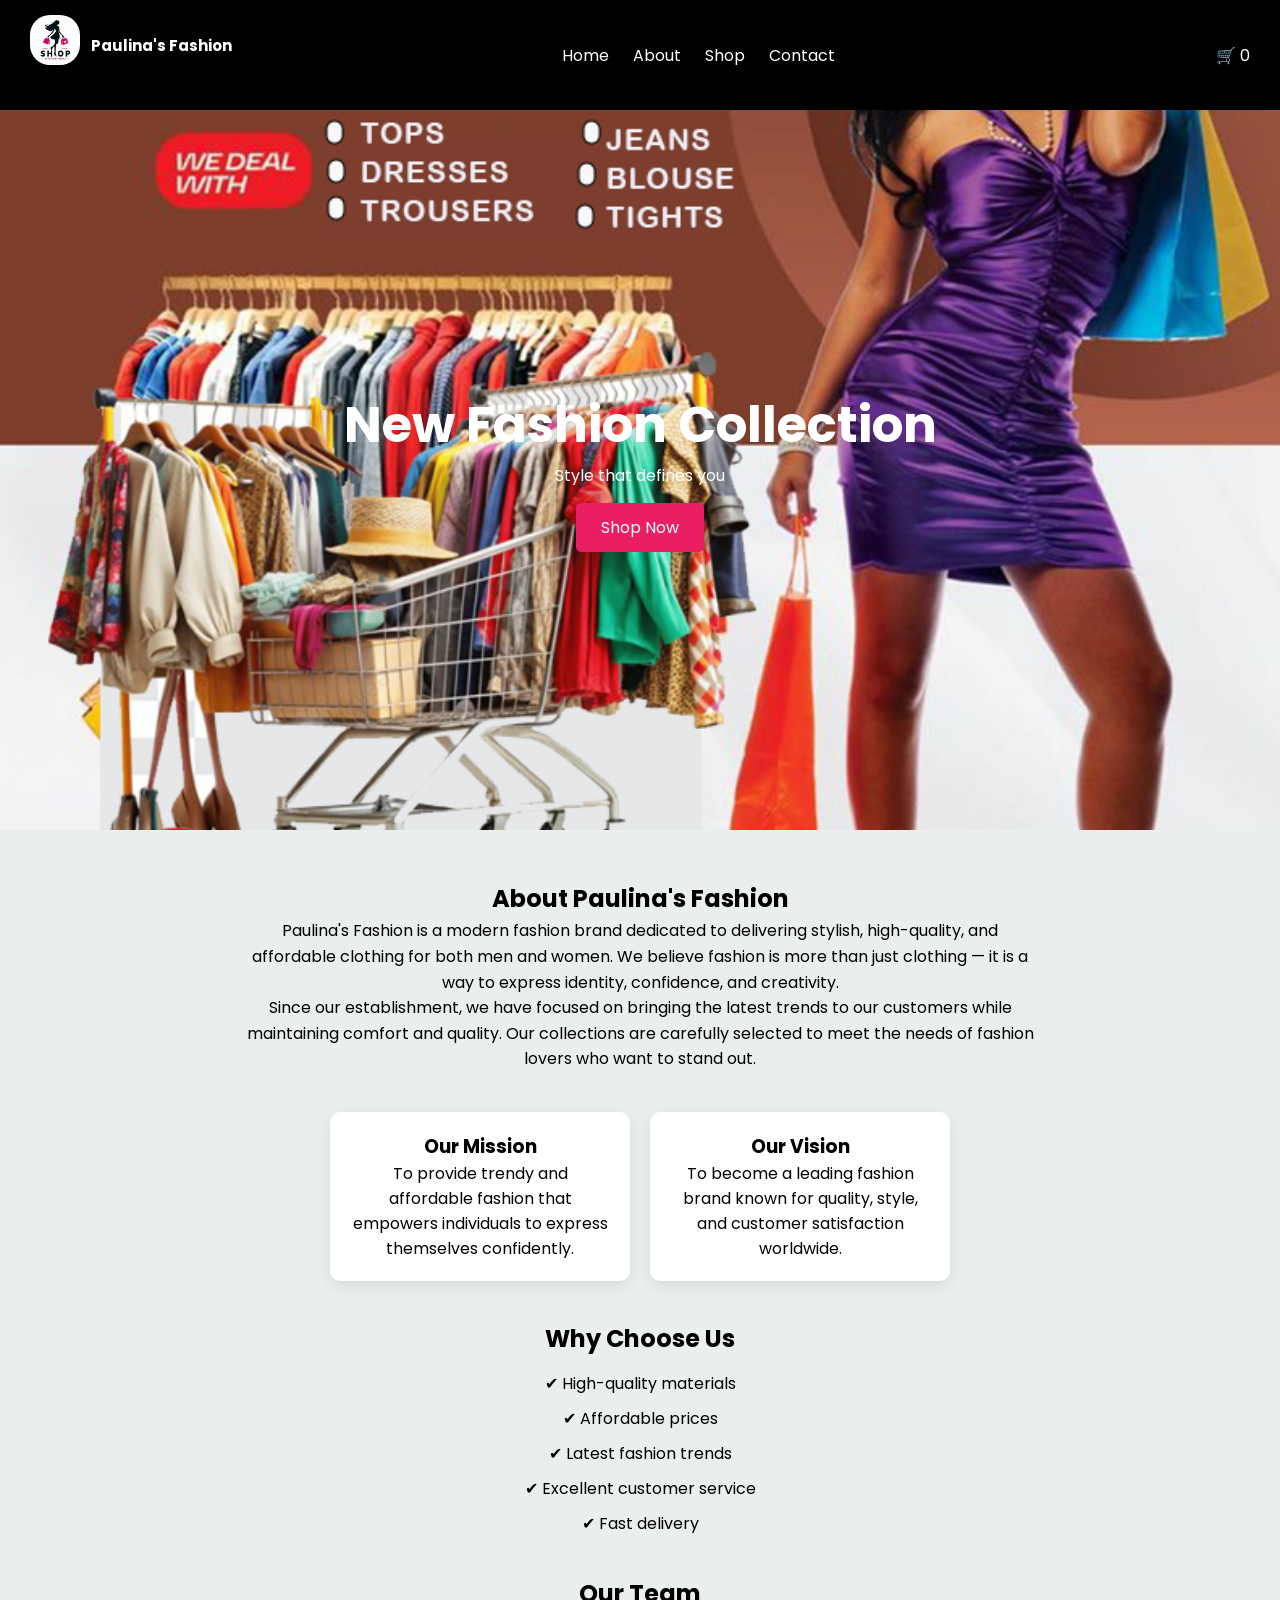
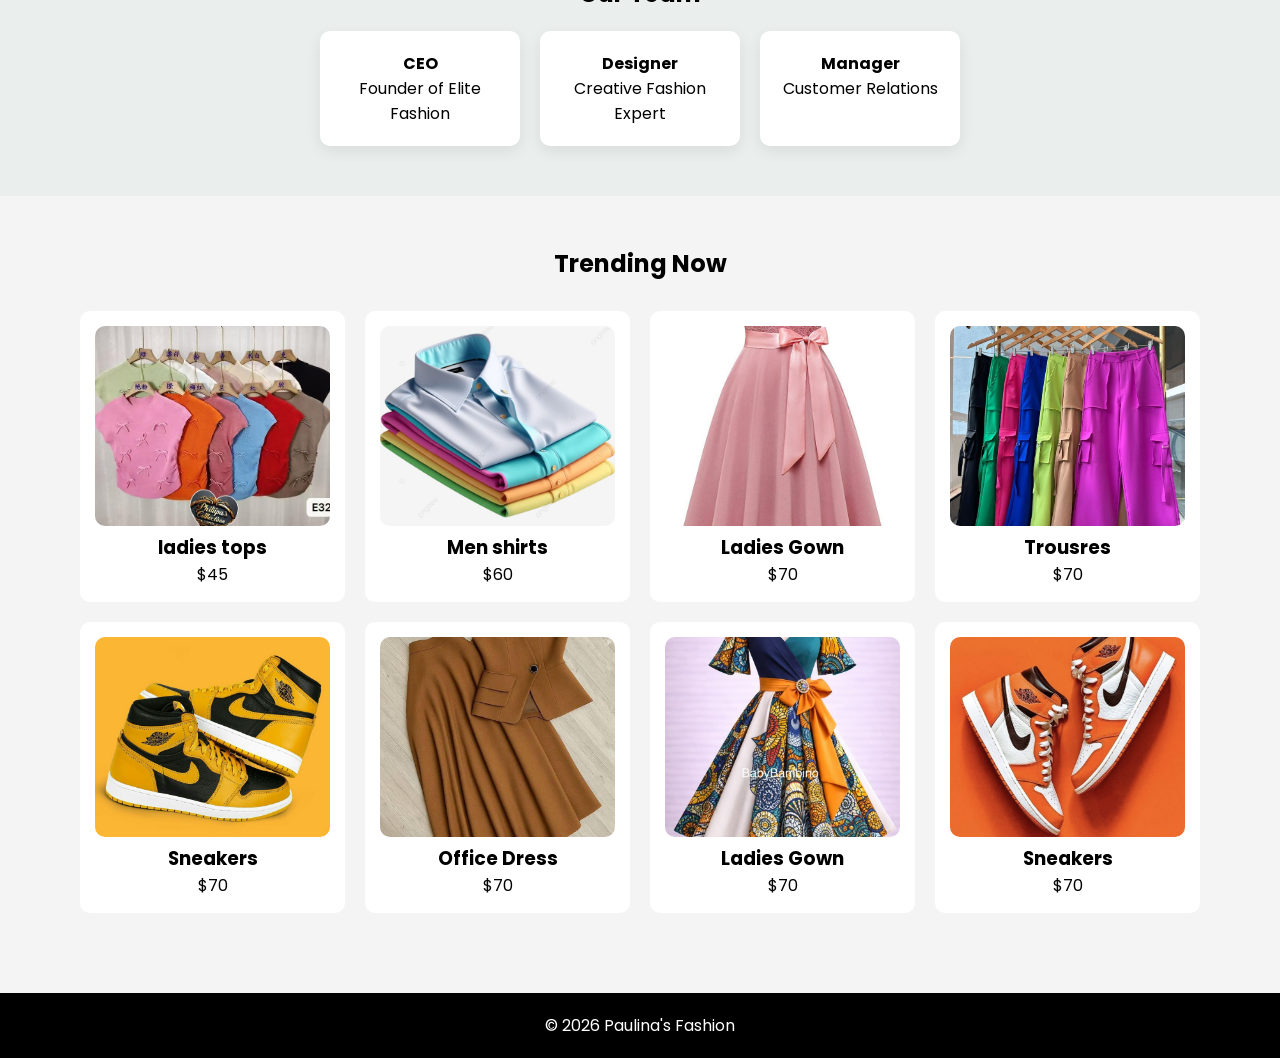
==== index.html @ dfb758d5 "initial commit" ====
<!DOCTYPE html>
<html lang="en">
<head>
<meta charset="UTF-8">
<meta name="viewport" content="width=device-width, initial-scale=1.0">

<title>Pulina'sFashion</title>

<link rel="stylesheet" href="index.css">
<script src="index.js"></script>

<link href="https://fonts.googleapis.com/css2?family=Poppins:wght@300;400;600&display=swap" rel="stylesheet">
</head>

<body>

<header>
<div class="logo"> <img src="images/46f1ed0da1faed43a5b19c7b7473af98.jpg" alt=""><p>Paulina's Fashion</p></div>

<nav id="nav">
<a href="index.html">Home</a>
<a href="#page">About</a>
<a href="index2.html">Shop</a>
<a href="index4.html">Contact</a>
</nav>

<div class="cart-icon" onclick="toggleCart()">🛒 <span id="cart-count">0</span></div>
</header>

<section class="hero">
<h1>New Fashion Collection</h1>
<p>Style that defines you</p>
<a href="index2.html" class="btn">Shop Now</a>
</section>


<section class="page" id="page">


<div class="about-content">

<h1>About Paulina's Fashion</h1>

<p>
Paulina's Fashion is a modern fashion brand dedicated to delivering stylish,
high-quality, and affordable clothing for both men and women. We believe
fashion is more than just clothing — it is a way to express identity,
confidence, and creativity.
</p>

<p>
Since our establishment, we have focused on bringing the latest trends
to our customers while maintaining comfort and quality. Our collections
are carefully selected to meet the needs of fashion lovers who want to
stand out.
</p>

</div>

<div class="about-boxes">

<div class="box">
<h3>Our Mission</h3>
<p>
To provide trendy and affordable fashion that empowers individuals
to express themselves confidently.
</p>
</div>

<div class="box">
<h3>Our Vision</h3>
<p>
To become a leading fashion brand known for quality, style,
and customer satisfaction worldwide.
</p>
</div>

</div>

<div class="why-us">

<h2>Why Choose Us</h2>

<ul>
<li>✔ High-quality materials</li>
<li>✔ Affordable prices</li>
<li>✔ Latest fashion trends</li>
<li>✔ Excellent customer service</li>
<li>✔ Fast delivery</li>
</ul>

</div>


<div class="team">

<h2>Our Team</h2>

<div class="team-grid">

<div class="member">
<h4>CEO</h4>
<p>Founder of Elite Fashion</p>
</div>

<div class="member">
<h4>Designer</h4>
<p>Creative Fashion Expert</p>
</div>

<div class="member">
<h4>Manager</h4>
<p>Customer Relations</p>
</div>

</div>

</div>
</section>

<section class="featured">
<h2>Trending Now</h2>

<div class="grid">

<div class="card">
<img src="images/ladies we.jpg">
<h3>ladies tops</h3>
<p>$45</p>
</div>

<div class="card">
<img src="images/men shirt.jpg">
<h3>Men shirts</h3>
<p>$60</p>
</div>

<div class="card">
<img src="images/pink dress.jpg" >
<h3>Ladies Gown</h3>
<p>$70</p>
</div>

<div class="card">
<img src="images/trousres.jpg">
<h3>Trousres</h3>
<p>$70</p>
</div>

<div class="card">
<img src="images/654f9db118bbdaa562b5829625c13094.jpg">
<h3>Sneakers</h3>
<p>$70</p>
</div>


<div class="card">
<img src="images/women brown dress.jpg">
<h3>Office Dress</h3>
<p>$70</p>
</div>


<div class="card">
<img src="images/dress.jpg">
<h3>Ladies Gown</h3>
<p>$70</p>
</div>


<div class="card">
<img src="images/a0f2948a44b6daf14634c3c40e40c232.jpg">
<h3>Sneakers</h3>
<p>$70</p>
</div>

</div>
</section>

<footer>
<p>© 2026 Paulina's Fashion</p>
</footer>

<script src="js/script.js"></script>

</body>
</html>
---- index.css ----
*{
margin:0;
padding:0;
box-sizing:border-box;
}

body{
font-family:'Poppins', sans-serif;
}


header{
display:flex;
justify-content:space-between;
align-items:center;
padding:15px 30px;
background:black;
color:white;
}

nav a{
color:white;
margin:0 10px;
text-decoration:none;
}

.cart-icon{
cursor:pointer;
}


.logo img{
    width: 50px;
 position: relative;

    border-radius: 20px;
}

.logo p{
    margin-left: 10px;
    font-size: 15px;
    font-weight: bold;
    position: relative;
    top: -3vw;
    left: 4vw;
} 


.page{
    padding:50px;
   text-align:center;
   background-color: rgb(234, 238, 237);
}


.about-content{
max-width: 800px;
margin: auto;
text-align: center;
line-height: 1.6;
}


.about-boxes{
display: flex;
gap: 20px;
justify-content: center;
margin-top: 40px;
flex-wrap: wrap;
}

.box{
background: #fff;
padding: 20px;
border-radius: 10px;
box-shadow: 0 5px 15px rgba(0,0,0,0.08);
max-width: 300px;
transition: 0.3s;
}

.box:hover{
transform: translateY(-5px);
}


.why-us{
margin-top: 40px;
text-align: center;
}

.why-us ul{
list-style: none;
margin-top: 15px;
}

.why-us li{
margin: 10px 0;
}


.team{
margin-top: 40px;
text-align: center;
}

.team-grid{
display: flex;
gap: 20px;
justify-content: center;
flex-wrap: wrap;
margin-top: 20px;
}

.member{
background: #fff;
padding: 20px;
border-radius: 10px;
box-shadow: 0 5px 15px rgba(0,0,0,0.08);
width: 200px;
}

.hero{
height:80vh;
background:url(images/POSHVEE.png) center/cover;
color:white;
display:flex;
flex-direction:column;
justify-content:center;
align-items:center;
text-align:center;
animation:fadeIn 2s ease;
}

.hero h1{
font-size:50px;
}

.btn{
background:#e91e63;
padding:12px 25px;
color:white;
text-decoration:none;
margin-top:15px;
border-radius:5px;
}


.grid{
display:grid;
grid-template-columns: repeat(4, 1fr);
gap:20px;
padding:30px;
}

.card{
background:white;
padding:15px;
border-radius:10px;
text-align:center;
transition:0.3s;
}

.card img{
width:100%;
height:200px;
object-fit:cover;
border-radius:10px;
}

.card:hover{
transform:scale(1.05);
}


.featured{ 
    background:#f4f4f4;
   padding:50px;   
   text-align:center;
}


button{
background:#e91e63;
color:white;
border:none;
padding:10px;
margin-top:10px;
cursor:pointer;
}


.cart{
position:fixed;
right:-300px;
top:0;
width:300px;
height:100%;
background:white;
padding:20px;
box-shadow:-2px 0 5px rgba(0,0,0,0.3);
transition:0.3s;
}

.cart.active{
right:0;
}

footer{
background:black;
color:white;
text-align:center;
padding:20px;
}
 

@keyframes fadeIn{
from{opacity:0;}
to{opacity:1;}
}

@media(max-width:768px){
.hero h1{
font-size:30px;
}
}
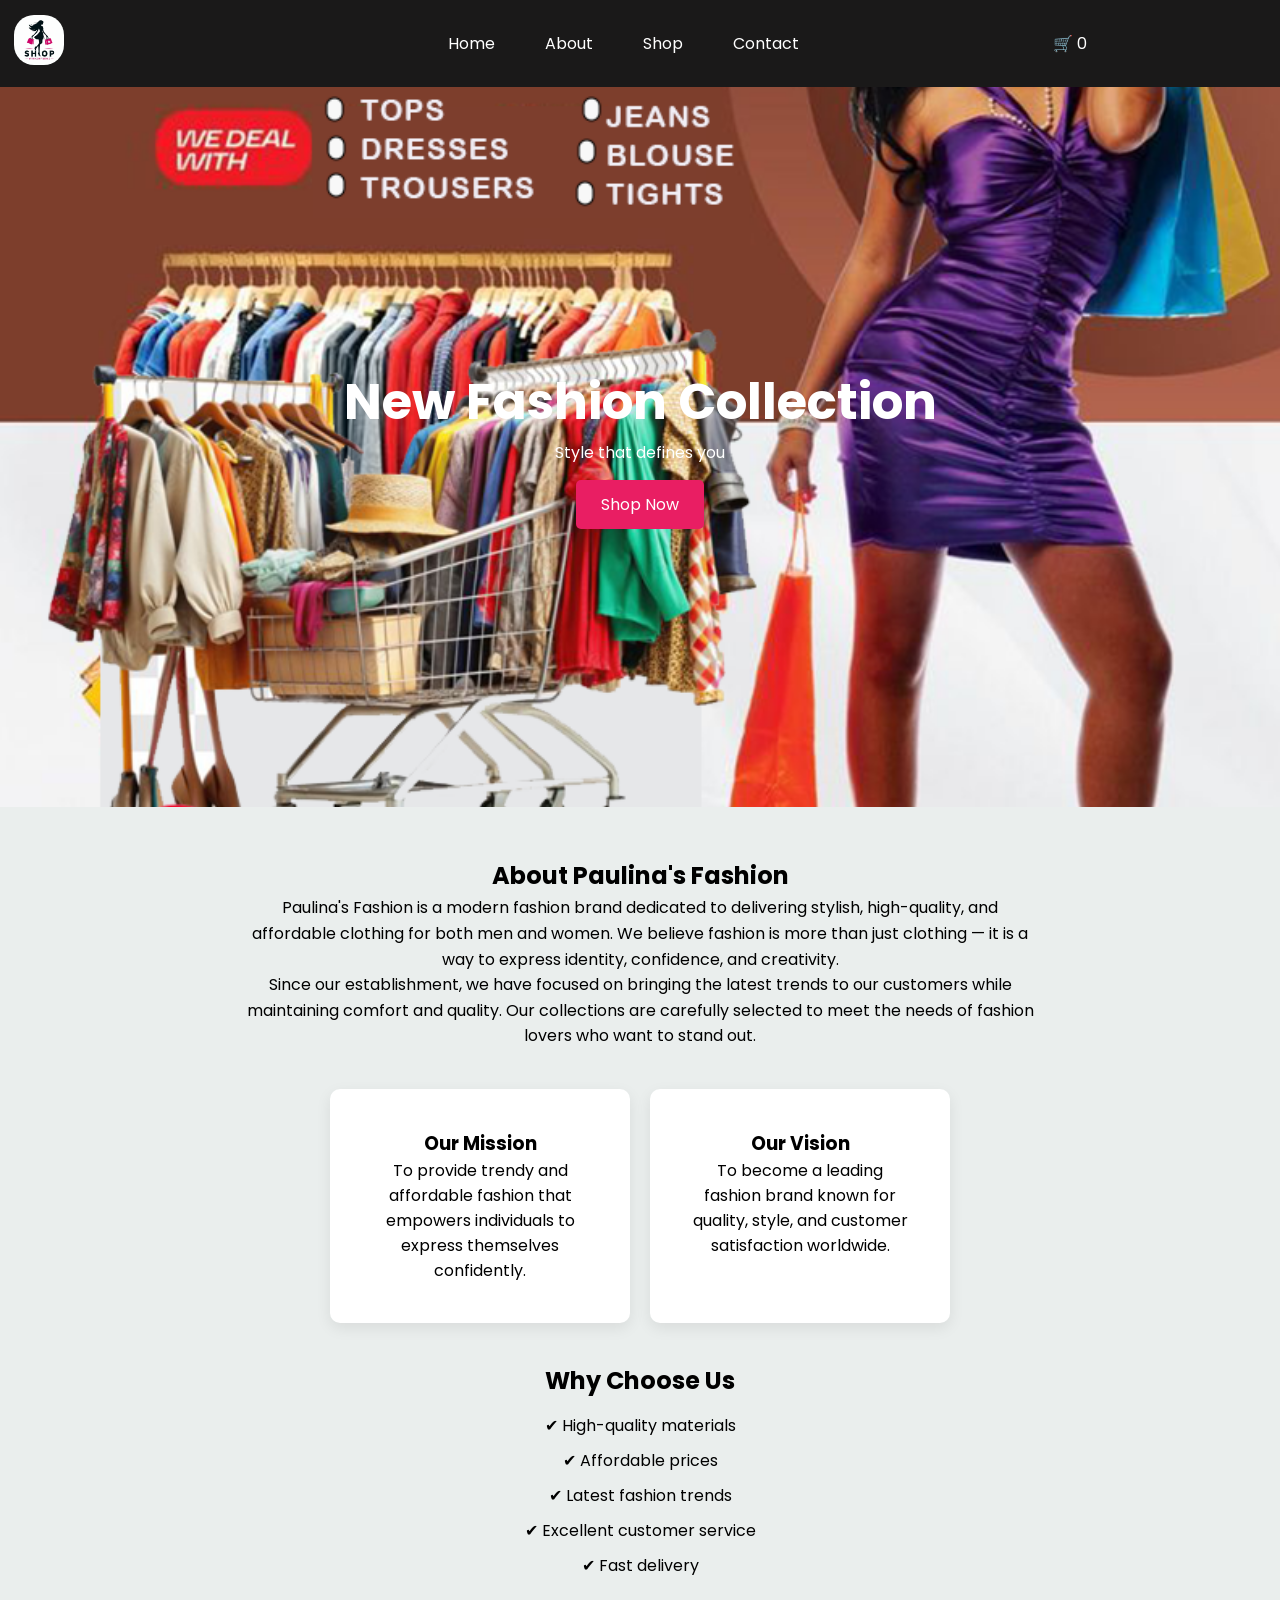
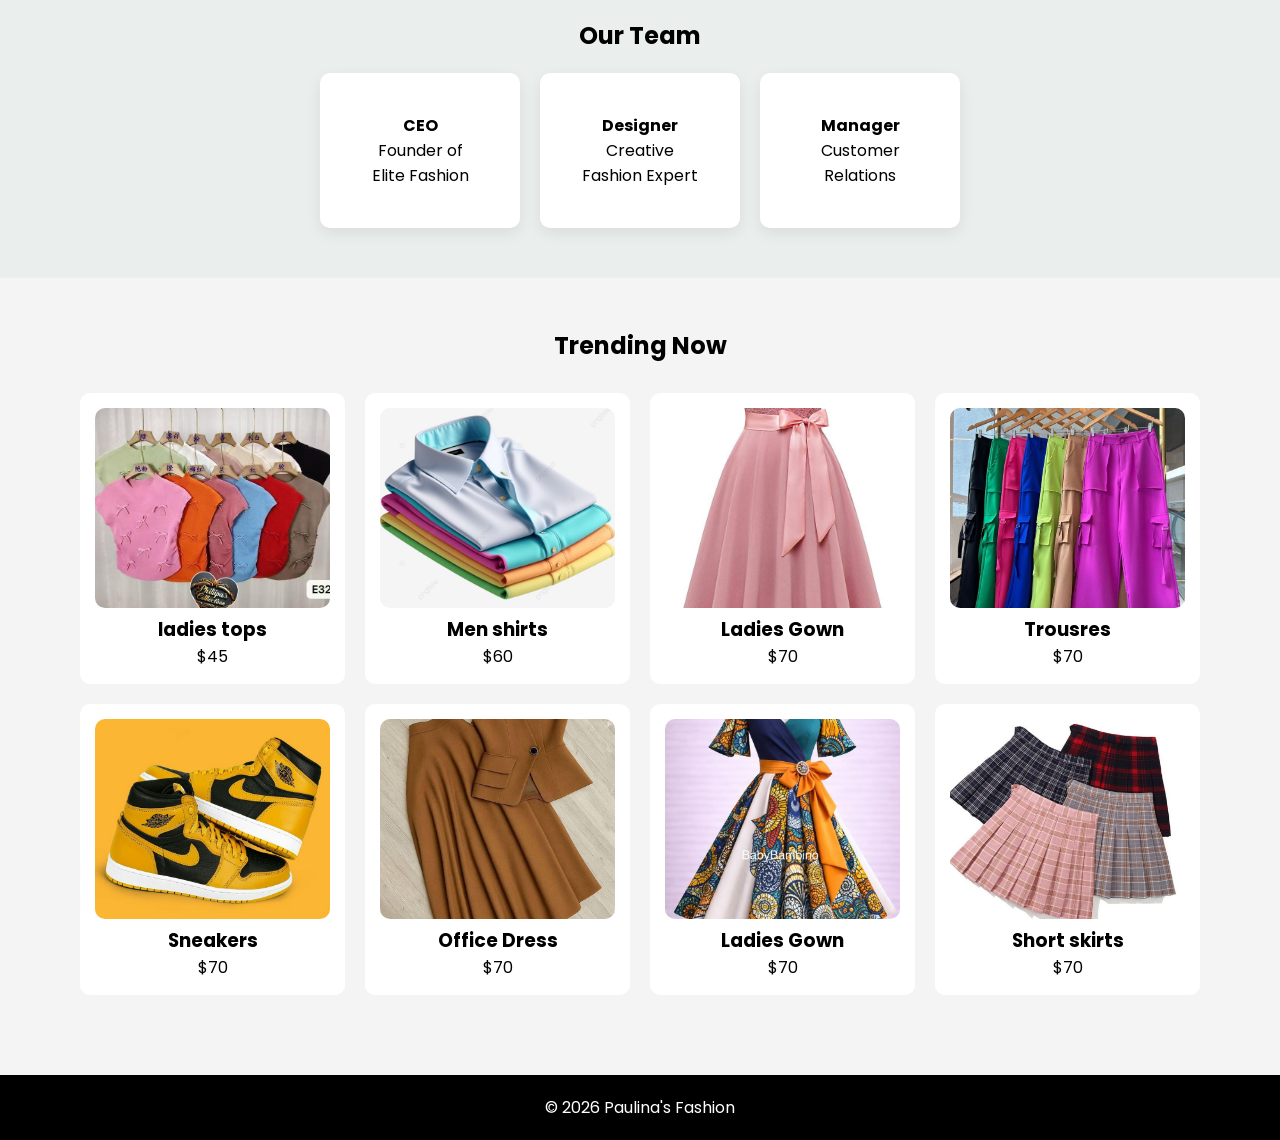
==== commit 8670fc5d: "updated" ====
--- a/index.html
+++ b/index.html
@@ -7,24 +7,42 @@
 <title>Pulina'sFashion</title>
 
 <link rel="stylesheet" href="index.css">
-<script src="index.js"></script>
+<script src="index2.js"></script>
 
 <link href="https://fonts.googleapis.com/css2?family=Poppins:wght@300;400;600&display=swap" rel="stylesheet">
 </head>
 
 <body>
 
-<header>
-<div class="logo"> <img src="images/46f1ed0da1faed43a5b19c7b7473af98.jpg" alt=""><p>Paulina's Fashion</p></div>
-
-<nav id="nav">
-<a href="index.html">Home</a>
-<a href="#page">About</a>
-<a href="index2.html">Shop</a>
-<a href="index4.html">Contact</a>
-</nav>
-
-<div class="cart-icon" onclick="toggleCart()">🛒 <span id="cart-count">0</span></div>
+ 
+
+
+ <header>
+         <nav class="navbar">
+  <div class="logo"><img src="images/46f1ed0da1faed43a5b19c7b7473af98.jpg" alt=""></div>
+
+ 
+  <input type="checkbox" id="menu-toggle">
+
+
+  <label for="menu-toggle" class="hamburger">
+    ☰
+  </label>
+
+
+  <label for="menu-toggle" class="close">
+    ✕
+  </label>
+
+
+  <ul class="nav-links">
+    <li><a href="index.html">Home</a></li>
+    <li><a href="#page">About</a></li>
+    <li><a href="index2.html">Shop</a></li>
+    <li><a href="index4.html">Contact</a></li>
+ <div class="cart-icon" onclick="toggleCart()">🛒 <span id="cart-count">0</span></div>
+</nav>  
+  
 </header>
 
 <section class="hero">
@@ -169,8 +187,8 @@
 
 
 <div class="card">
-<img src="images/a0f2948a44b6daf14634c3c40e40c232.jpg">
-<h3>Sneakers</h3>
+<img src="images/short.jpg">
+<h3>Short skirts</h3>
 <p>$70</p>
 </div>
 
@@ -181,7 +199,7 @@
 <p>© 2026 Paulina's Fashion</p>
 </footer>
 
-<script src="js/script.js"></script>
+
 
 </body>
 </html>
--- a/index.css
+++ b/index.css
@@ -8,24 +8,73 @@
 font-family:'Poppins', sans-serif;
 }
 
-
 header{
-display:flex;
-justify-content:space-between;
-align-items:center;
-padding:15px 30px;
-background:black;
-color:white;
-}
-
-nav a{
-color:white;
-margin:0 10px;
-text-decoration:none;
-}
-
+    background-color: #1a1919;
+    justify-content: space-between;
+    text-align: center;
+    
+}
+
+
+.navbar {
+  background: none;
+  color: white;
+  padding: 15px 20px;
+  display: flex;
+  justify-content: center;
+  align-items: center;
+}
+
+.logo img {
+  font-size: 30px;
+  font-weight: bold;
+  position: relative;
+  left: -30vw;
+}
+
+
+
+
+#menu-toggle {
+  display: none;
+}
+
+
+.nav-links {
+  list-style: none;
+  display: flex;
+  gap: 50px;
+}
+
+.nav-links a {
+  color:white ;
+  text-decoration: none;
+}
+
+
+.hamburger,
+.close {
+  font-size: 28px;
+  cursor: pointer;
+  display: none;
+}
+
+
+nav a:hover {
+  color: #c9926e;
+}
+
+
+.logo img{
+  height: 50px;
+  width: 50px;
+  border-radius: 20px;
+}
 .cart-icon{
 cursor:pointer;
+position: relative;
+left: 16vw;
+
 }
 
 
@@ -71,7 +120,7 @@
 
 .box{
 background: #fff;
-padding: 20px;
+padding: 40px;
 border-radius: 10px;
 box-shadow: 0 5px 15px rgba(0,0,0,0.08);
 max-width: 300px;
@@ -113,11 +162,12 @@
 
 .member{
 background: #fff;
-padding: 20px;
+padding: 40px;
 border-radius: 10px;
 box-shadow: 0 5px 15px rgba(0,0,0,0.08);
 width: 200px;
 }
+
 
 .hero{
 height:80vh;
@@ -222,4 +272,129 @@
 .hero h1{
 font-size:30px;
 }
-}+
+.grid{
+display:grid;
+grid-template-columns: repeat(1, 1fr);
+gap:20px;
+padding:30px;
+
+}
+
+.hero{
+height:80vh;
+background:url(images/new\ logo.png) center/cover;
+}
+
+
+
+.card{
+background:white;
+padding:25px;
+border-radius:10px;
+text-align:center;
+transition:0.3s;
+flex-wrap: wrap;
+
+}
+
+
+.card img{
+width:100%;
+height:200px;
+object-fit:cover;
+border-radius:10px;
+}
+
+
+header nav{
+  display: none;
+  position: relative;
+  
+  
+ 
+}
+
+.header{
+  padding: 40px;
+}
+
+
+.hamburger {
+    display: block;
+    color: white;
+    position: relative;
+    left: 29%;
+  }
+
+
+
+  
+
+  
+
+  .nav-links {
+    position: fixed;
+    top: 0;
+    right: -100%;
+    background: #111;
+    height: 100vh;
+    width: 90%;
+    flex-direction: column;
+    padding-top: 80px;
+    transition: 0.4s;
+    z-index: 999;
+  }
+
+  .navbar{
+    background: none;
+    color: white;
+  }
+  .nav-links a {
+    color: white;
+  }
+
+  .nav-links li {
+    padding: 15px;
+    text-align: center;
+  }
+
+
+  #menu-toggle:checked ~ .nav-links {
+    right: 0;
+  }
+
+
+  #menu-toggle:checked ~ .hamburger {
+    display: none;
+  }
+
+  #menu-toggle:checked ~ .close {
+    display: block;
+    position: fixed;
+    top: 15px;
+    right: 20px;
+    z-index: 1000;
+  }
+
+.cart-icon{
+cursor:pointer;
+position: relative;
+left: 0;
+
+
+
+}
+
+
+}
+
+
+
+
+
+
+
+
+
+
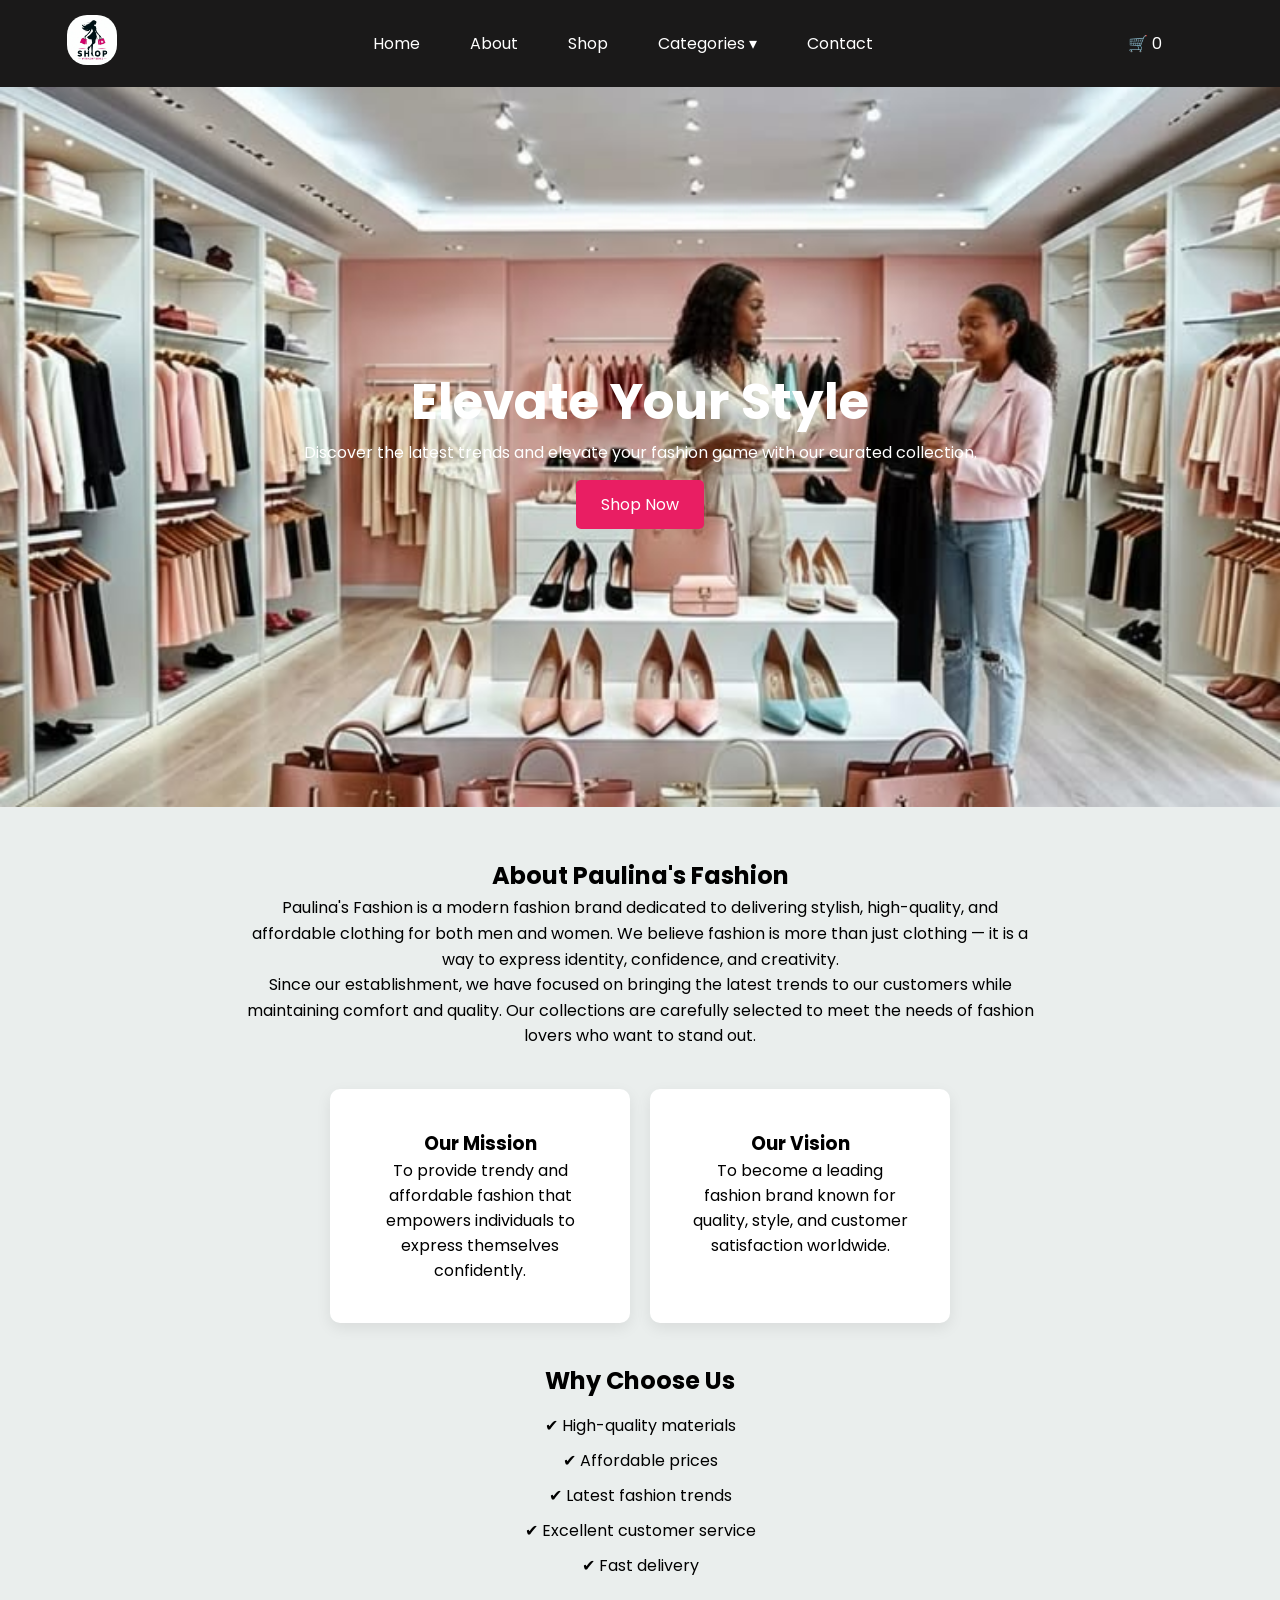
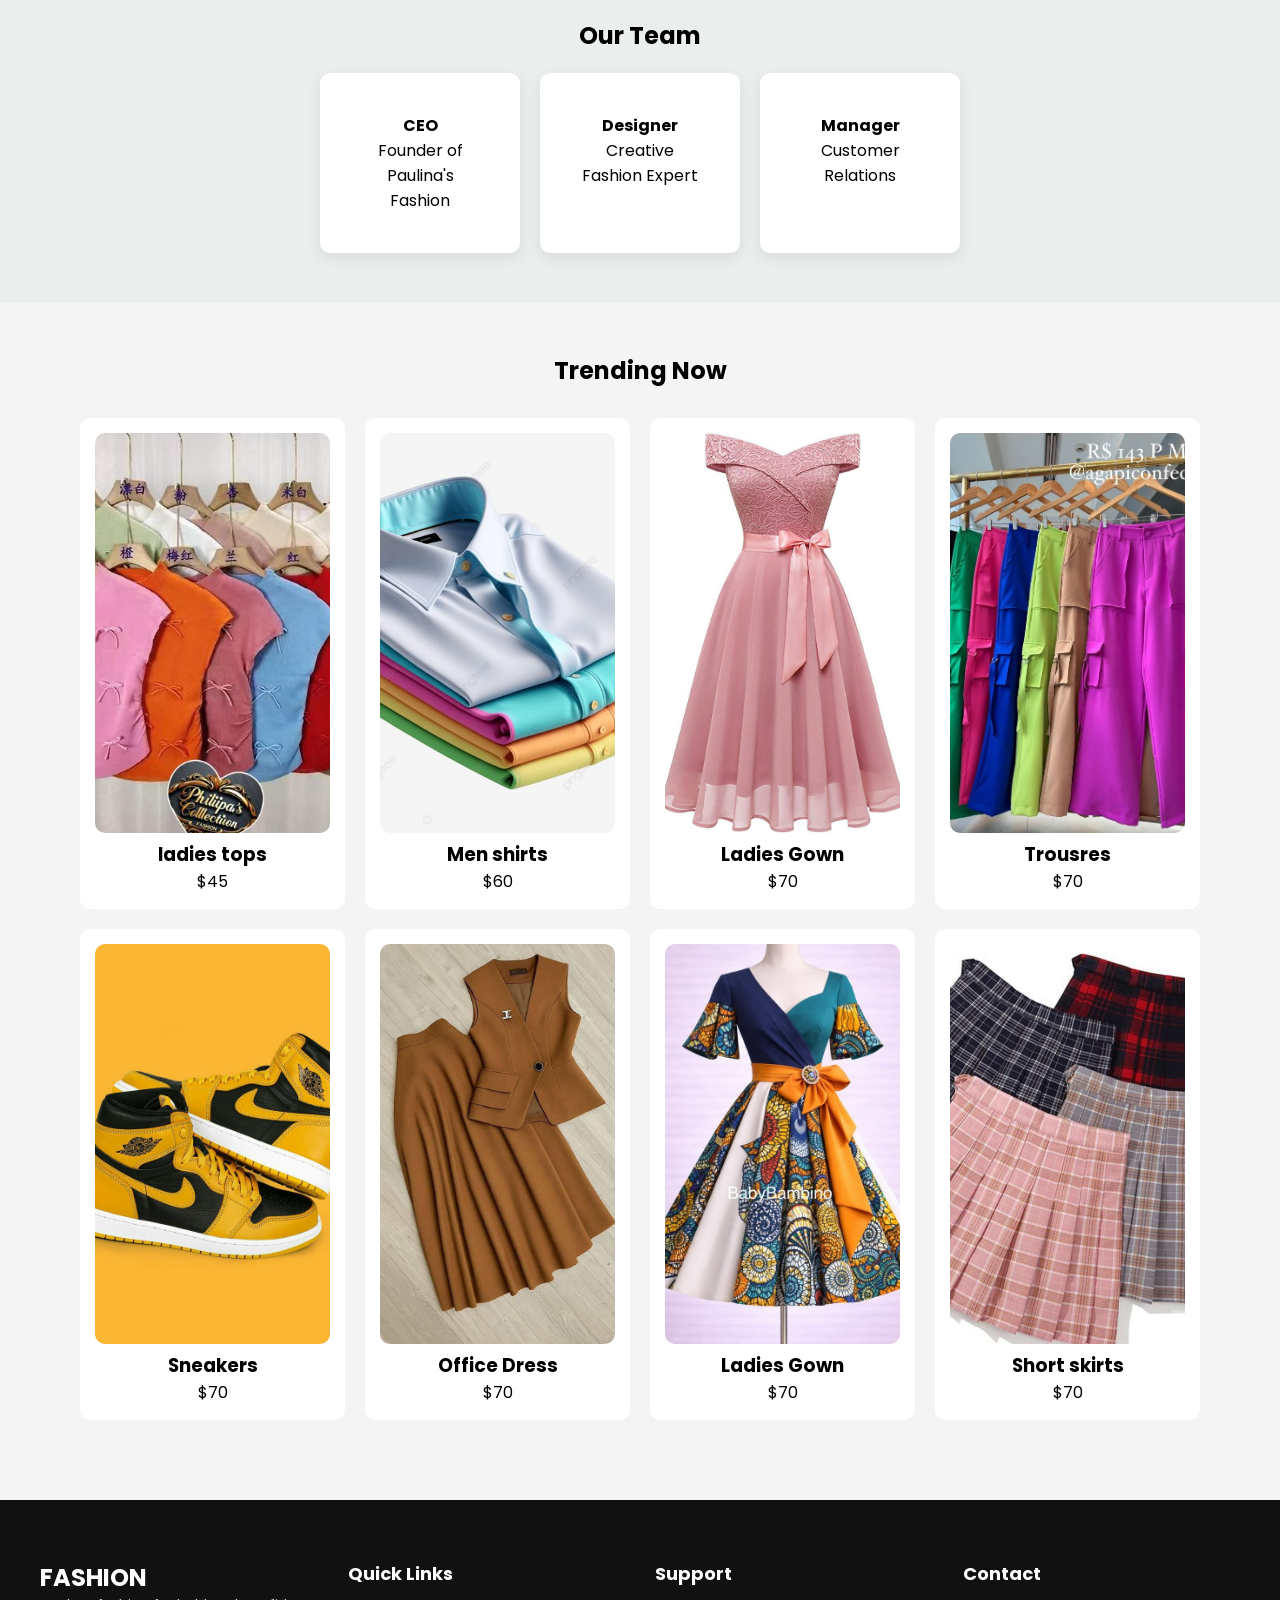
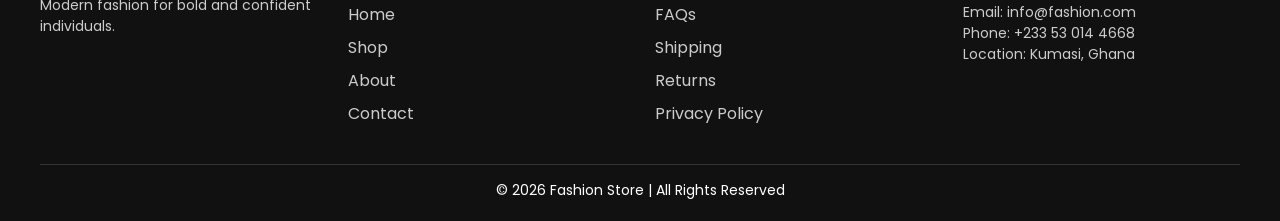
==== commit b03f597a: "update changes" ====
--- a/index.html
+++ b/index.html
@@ -7,7 +7,7 @@
 <title>Pulina'sFashion</title>
 
 <link rel="stylesheet" href="index.css">
-<script src="index2.js"></script>
+<script src="index.js"></script>
 
 <link href="https://fonts.googleapis.com/css2?family=Poppins:wght@300;400;600&display=swap" rel="stylesheet">
 </head>
@@ -39,15 +39,25 @@
     <li><a href="index.html">Home</a></li>
     <li><a href="#page">About</a></li>
     <li><a href="index2.html">Shop</a></li>
-    <li><a href="index4.html">Contact</a></li>
+    <li class="dropdown">
+  <a href="#">Categories ▾</a>
+
+  <ul class="dropdown-menu">
+    <li><a href="#">Men</a></li>
+    <li><a href="#">Women</a></li>
+    <li><a href="#">Children</a></li>
+  </ul>
+</li>
+
+    <li><a href="contact.html">Contact</a></li>
  <div class="cart-icon" onclick="toggleCart()">🛒 <span id="cart-count">0</span></div>
 </nav>  
   
 </header>
 
 <section class="hero">
-<h1>New Fashion Collection</h1>
-<p>Style that defines you</p>
+<h1>Elevate Your Style</h1>
+<p>Discover the latest trends and elevate your fashion game with our curated collection.</p>
 <a href="index2.html" class="btn">Shop Now</a>
 </section>
 
@@ -118,7 +128,7 @@
 
 <div class="member">
 <h4>CEO</h4>
-<p>Founder of Elite Fashion</p>
+<p>Founder of Paulina's Fashion</p>
 </div>
 
 <div class="member">
@@ -142,52 +152,52 @@
 <div class="grid">
 
 <div class="card">
-<img src="images/ladies we.jpg">
+<img src="images/ladies we.jpg" alt="This is ladies wear">
 <h3>ladies tops</h3>
 <p>$45</p>
 </div>
 
 <div class="card">
-<img src="images/men shirt.jpg">
+ <img src="images/men shirt.jpg" alt="This is men shirt">
 <h3>Men shirts</h3>
 <p>$60</p>
 </div>
 
 <div class="card">
-<img src="images/pink dress.jpg" >
+<img src="images/pink dress.jpg" alt="this is pink dress">
 <h3>Ladies Gown</h3>
 <p>$70</p>
 </div>
 
 <div class="card">
-<img src="images/trousres.jpg">
+<img src="images/trousres.jpg" alt="this is trousers">
 <h3>Trousres</h3>
 <p>$70</p>
 </div>
 
 <div class="card">
-<img src="images/654f9db118bbdaa562b5829625c13094.jpg">
+  <img src="images/654f9db118bbdaa562b5829625c13094.jpg" alt="sneakers">
 <h3>Sneakers</h3>
 <p>$70</p>
 </div>
 
 
 <div class="card">
-<img src="images/women brown dress.jpg">
+ <img src="images/women brown dress.jpg" alt="office dress">
 <h3>Office Dress</h3>
 <p>$70</p>
 </div>
 
 
 <div class="card">
-<img src="images/dress.jpg">
+<img src="images/dress.jpg" alt="ladies gown">
 <h3>Ladies Gown</h3>
 <p>$70</p>
 </div>
 
 
 <div class="card">
-<img src="images/short.jpg">
+<img src="images/short.jpg" alt="shorts skirts">
 <h3>Short skirts</h3>
 <p>$70</p>
 </div>
@@ -195,10 +205,48 @@
 </div>
 </section>
 
-<footer>
-<p>© 2026 Paulina's Fashion</p>
+<footer class="footer">
+  <div class="footer-container">
+
+
+    <div class="footer-box">
+      <h2 class="logo">FASHION</h2>
+      <p>Modern fashion for bold and confident individuals.</p>
+    </div>
+
+  
+    <div class="footer-box">
+      <h3>Quick Links</h3>
+      <a href="index.html">Home</a>
+      <a href="index2.html">Shop</a>
+      <a href="#page">About</a>
+      <a href="contact.html">Contact</a>
+    </div>
+
+   
+    <div class="footer-box">
+      <h3>Support</h3>
+      <a href="#">FAQs</a>
+      <a href="#">Shipping</a>
+      <a href="#">Returns</a>
+      <a href="#">Privacy Policy</a>
+    </div>
+
+   
+    <div class="footer-box">
+      <h3>Contact</h3>
+      <p>Email: info@fashion.com</p>
+      <p>Phone: +233 53 014 4668</p>
+      <p>Location: Kumasi, Ghana</p>
+    </div>
+
+  </div>
+
+
+  <div class="footer-bottom">
+    <p>© 2026 Fashion Store | All Rights Reserved</p>
+  </div>
 </footer>
-
 
 
 </body>
--- a/index.css
+++ b/index.css
@@ -6,7 +6,59 @@
 
 body{
 font-family:'Poppins', sans-serif;
-}
+ scroll-behavior: smooth;  
+}
+
+
+.nav-links {
+    list-style: none;
+    display: flex;
+}
+
+
+.dropdown {
+    position: relative;
+}
+
+
+.dropdown-menu {
+    position: absolute;
+    top: 100%;
+    left: 0;
+    background: #fff;
+    list-style: none;
+    padding: 10px 0;
+    min-width: 150px;
+    box-shadow: 0 5px 15px rgba(0,0,0,0.1);
+
+    opacity: 0;
+    visibility: hidden;
+    transform: translateY(10px);
+    transition: 0.3s ease;
+}
+
+
+.dropdown-menu li {
+    padding: 10px 20px;
+}
+
+.dropdown-menu li a {
+    color: #333;
+    text-decoration: none;
+}
+
+
+.dropdown-menu li:hover {
+    background: #f5f5f5;
+}
+
+
+.dropdown:hover .dropdown-menu {
+    opacity: 1;
+    visibility: visible;
+    transform: translateY(0);
+}
+
 
 header{
     background-color: #1a1919;
@@ -28,10 +80,13 @@
 .logo img {
   font-size: 30px;
   font-weight: bold;
-  position: relative;
-  left: -30vw;
-}
-
+   position: relative;
+  left: -20vw;
+}
+
+.back{
+  display: none;
+}
 
 
 
@@ -171,7 +226,7 @@
 
 .hero{
 height:80vh;
-background:url(images/POSHVEE.png) center/cover;
+background:url(images/backgroup.jpg) center/cover;
 color:white;
 display:flex;
 flex-direction:column;
@@ -197,7 +252,8 @@
 
 .grid{
 display:grid;
-grid-template-columns: repeat(4, 1fr);
+
+ grid-template-columns:repeat(auto-fit,minmax(250px,1fr));
 gap:20px;
 padding:30px;
 }
@@ -212,13 +268,14 @@
 
 .card img{
 width:100%;
-height:200px;
+height:400px;
 object-fit:cover;
 border-radius:10px;
 }
 
 .card:hover{
 transform:scale(1.05);
+ transform:translateY(-5px);
 }
 
 
@@ -255,12 +312,63 @@
 right:0;
 }
 
-footer{
-background:black;
-color:white;
-text-align:center;
-padding:20px;
-}
+
+.footer {
+    background: #111;
+    color: #fff;
+    padding: 60px 40px 20px;
+}
+
+.footer-container {
+    display: grid;
+    grid-template-columns: repeat(auto-fit, minmax(200px, 1fr));
+    gap: 30px;
+}
+
+.footer-box h3 {
+    margin-bottom: 15px;
+    font-size: 18px;
+}
+
+.footer-box a {
+    display: block;
+    color: #ccc;
+    text-decoration: none;
+    margin: 8px 0;
+    transition: 0.3s;
+}
+
+.footer-box a:hover {
+    color: #fff;
+}
+
+.footer-box p {
+    color: #ccc;
+    font-size: 14px;
+}
+
+.footer-bottom {
+    text-align: center;
+    margin-top: 30px;
+    border-top: 1px solid #333;
+    padding-top: 15px;
+    font-size: 14px;
+}
+
+
+
+
+
+
+
+
+
+
+
+
+
+
+
  
 
 @keyframes fadeIn{
@@ -283,7 +391,7 @@
 
 .hero{
 height:80vh;
-background:url(images/new\ logo.png) center/cover;
+
 }
 
 
@@ -301,9 +409,11 @@
 
 .card img{
 width:100%;
-height:200px;
+height:300px;
 object-fit:cover;
 border-radius:10px;
+
+
 }
 
 
@@ -324,7 +434,8 @@
     display: block;
     color: white;
     position: relative;
-    left: 29%;
+    left: 20%;
+   
   }
 
 
@@ -387,14 +498,18 @@
 }
 
 
-}
-
-
-
-
-
-
-
-
-
-
+.back{
+  display: block;
+}
+
+}
+
+
+
+
+
+
+
+
+
+
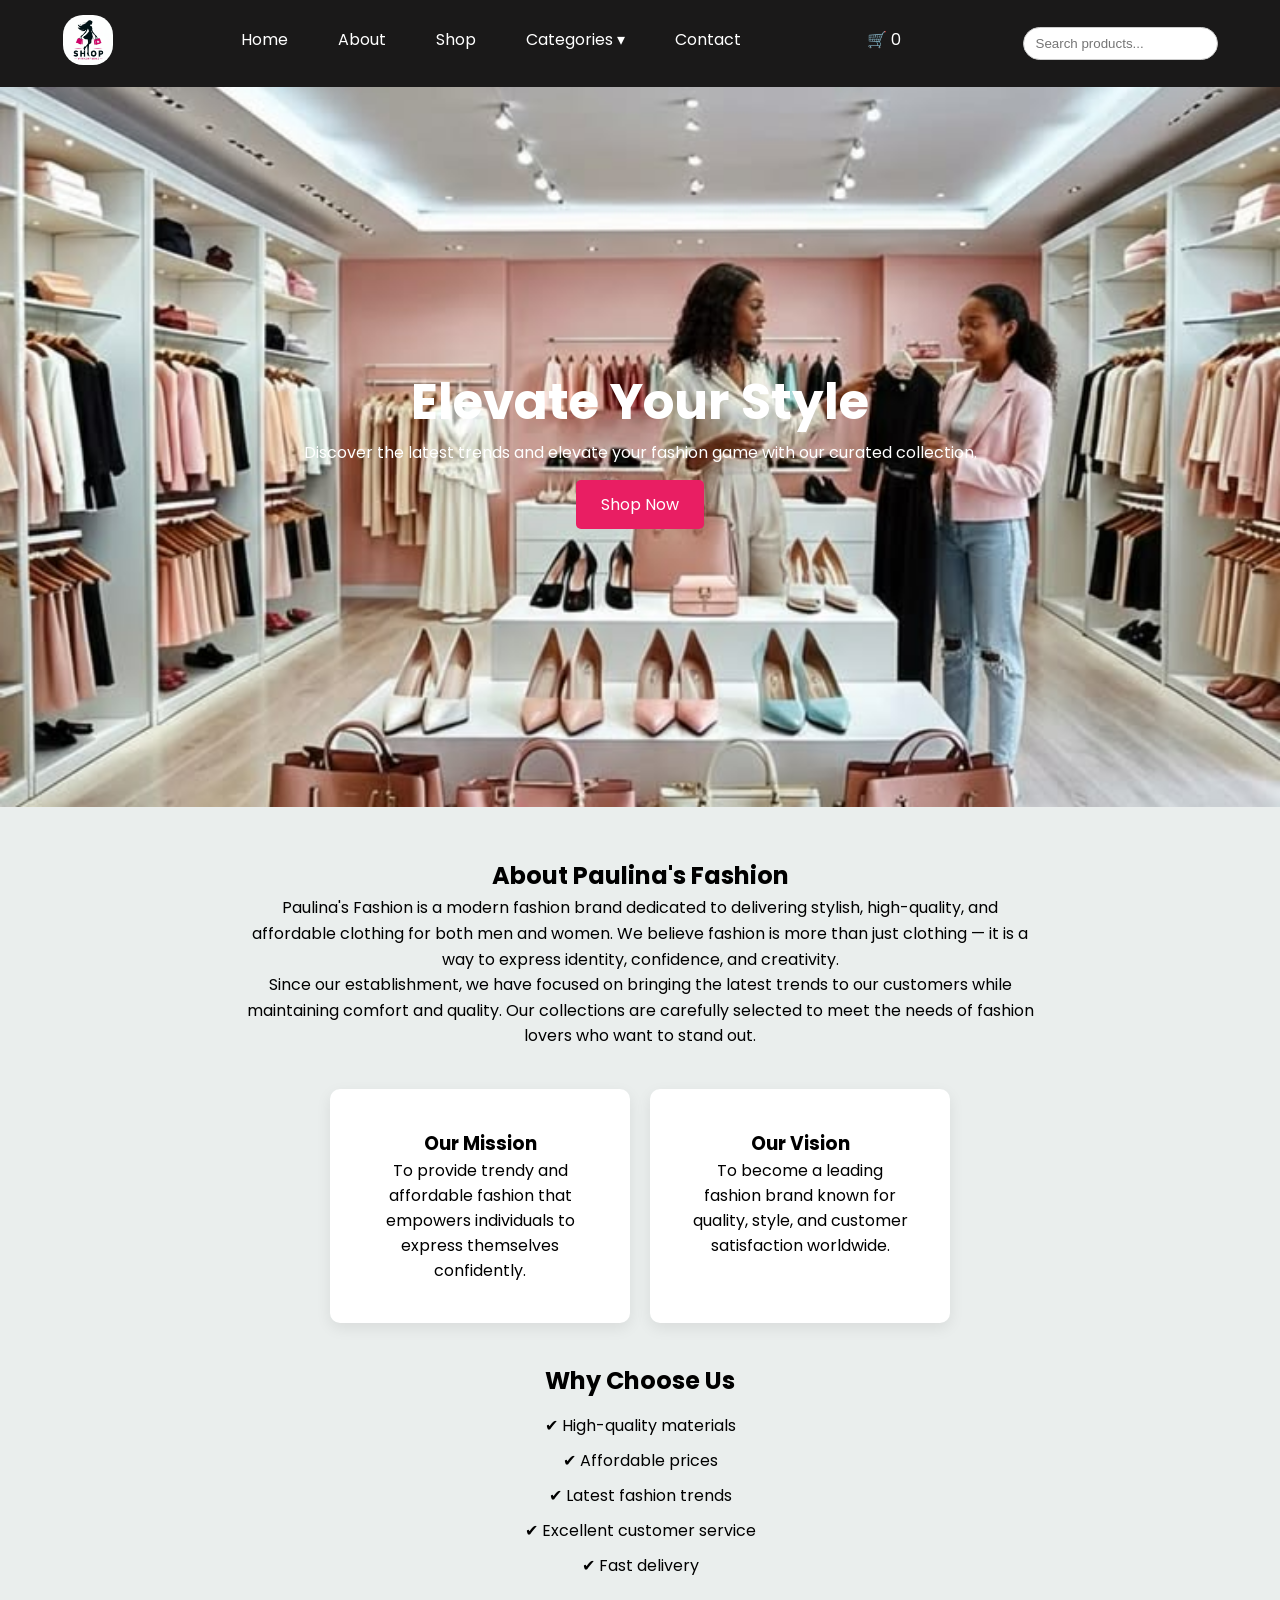
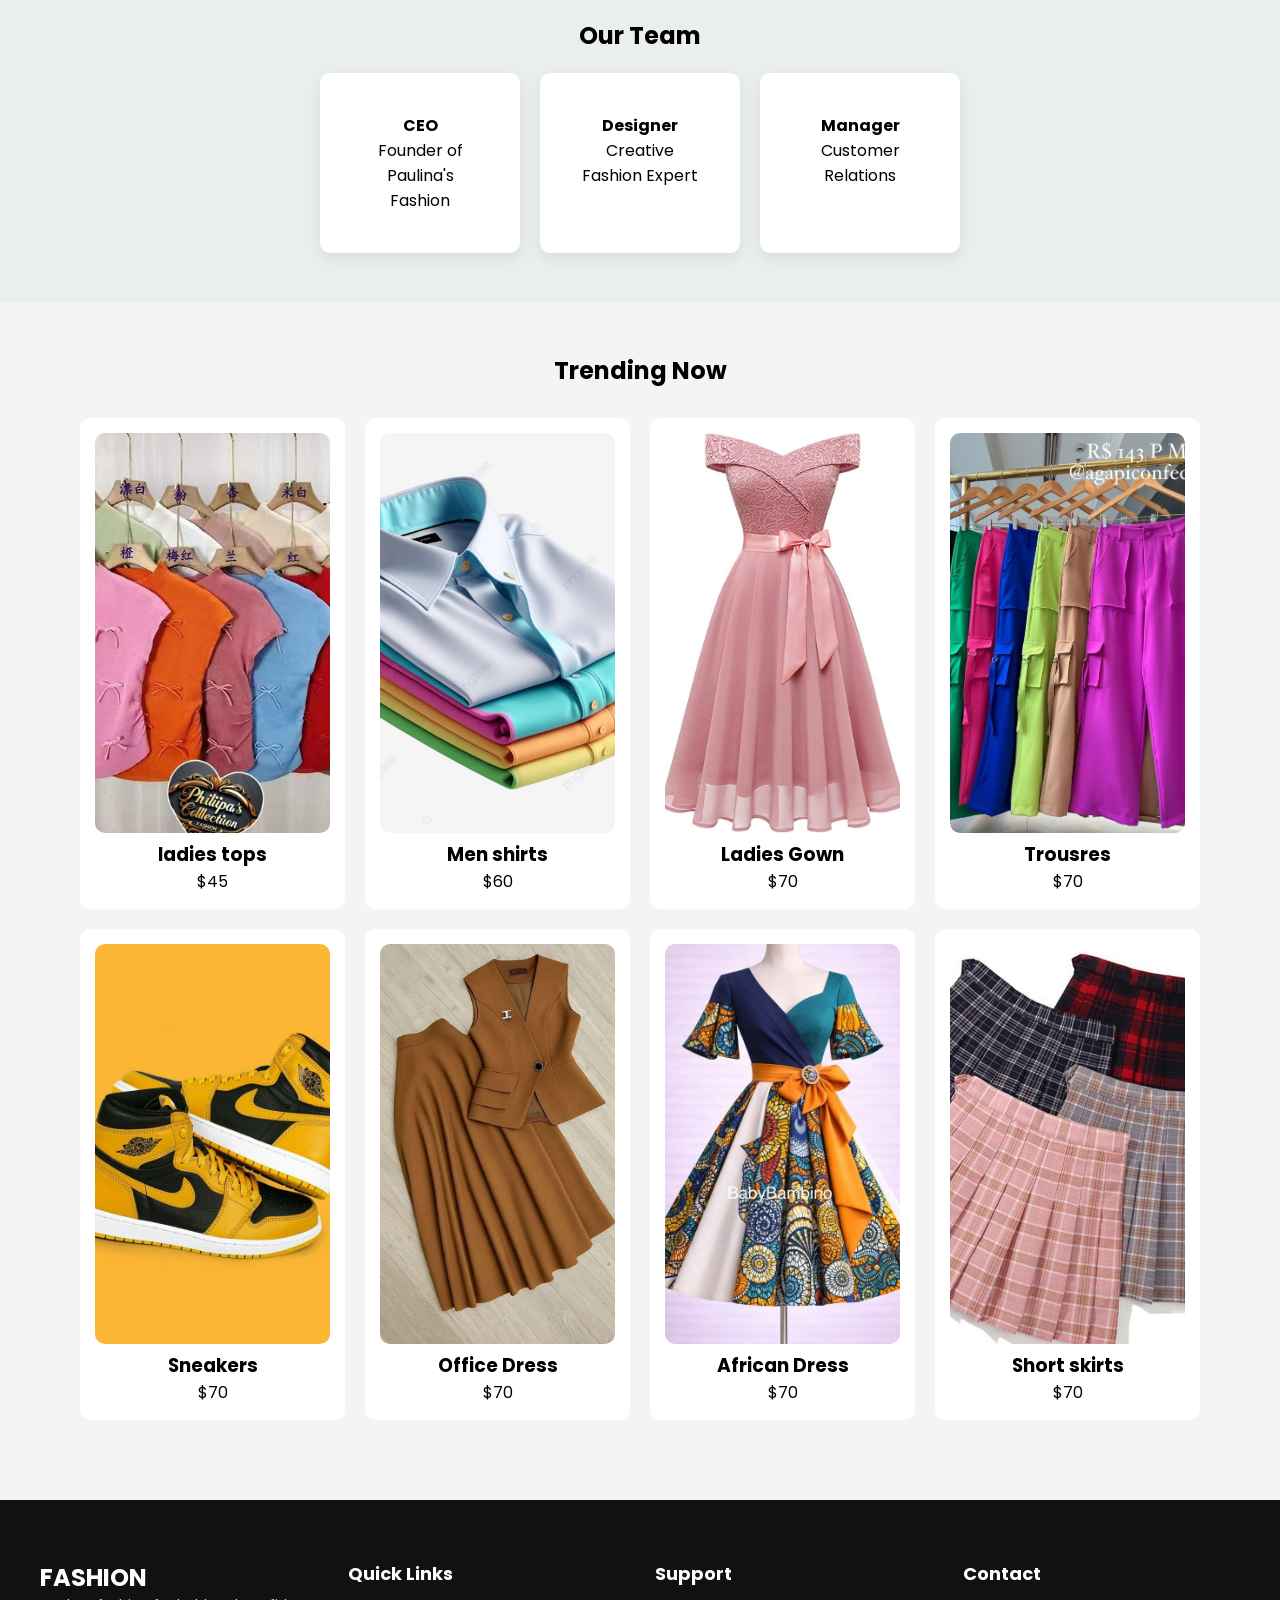
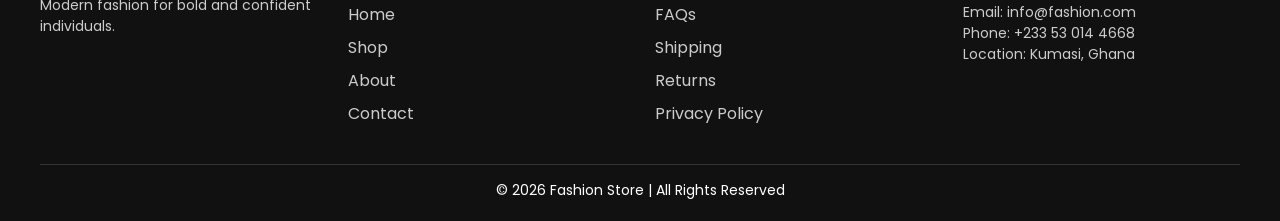
==== commit 99f0501a: "update changes" ====
--- a/index.html
+++ b/index.html
@@ -8,6 +8,7 @@
 
 <link rel="stylesheet" href="index.css">
 <script src="index.js"></script>
+<script src="index2.js"></script>
 
 <link href="https://fonts.googleapis.com/css2?family=Poppins:wght@300;400;600&display=swap" rel="stylesheet">
 </head>
@@ -49,8 +50,12 @@
   </ul>
 </li>
 
-    <li><a href="contact.html">Contact</a></li>
+    <li><a href="index3.html">Contact</a></li>
  <div class="cart-icon" onclick="toggleCart()">🛒 <span id="cart-count">0</span></div>
+
+ <div class="search-box">
+  <input type="text" id="searchInput" placeholder="Search products...">
+</div>
 </nav>  
   
 </header>
@@ -191,7 +196,7 @@
 
 <div class="card">
 <img src="images/dress.jpg" alt="ladies gown">
-<h3>Ladies Gown</h3>
+<h3>African Dress</h3>
 <p>$70</p>
 </div>
 
--- a/index.css
+++ b/index.css
@@ -68,6 +68,25 @@
 }
 
 
+.search-box {
+  margin-left: 20px;
+  position: relative;
+  left: 10vw;
+  
+}
+
+.search-box input {
+  padding: 8px 12px;
+  border: 1px solid #ccc;
+  border-radius: 20px;
+  outline: none;
+}
+
+.search-box input:focus {
+  border-color: black;
+}
+
+
 .navbar {
   background: none;
   color: white;
@@ -80,8 +99,8 @@
 .logo img {
   font-size: 30px;
   font-weight: bold;
-   position: relative;
-  left: -20vw;
+  position: relative;
+  left: -10vw;
 }
 
 .back{
@@ -128,7 +147,7 @@
 .cart-icon{
 cursor:pointer;
 position: relative;
-left: 16vw;
+left: 6vw;
 
 }
 
@@ -250,10 +269,11 @@
 }
 
 
+
+
 .grid{
 display:grid;
-
- grid-template-columns:repeat(auto-fit,minmax(250px,1fr));
+grid-template-columns:repeat(auto-fit,minmax(250px,1fr));
 gap:20px;
 padding:30px;
 }
@@ -271,6 +291,11 @@
 height:400px;
 object-fit:cover;
 border-radius:10px;
+}
+
+.card img:hover {
+  transform: scale(1.05);
+  transition: 0.3s;
 }
 
 .card:hover{
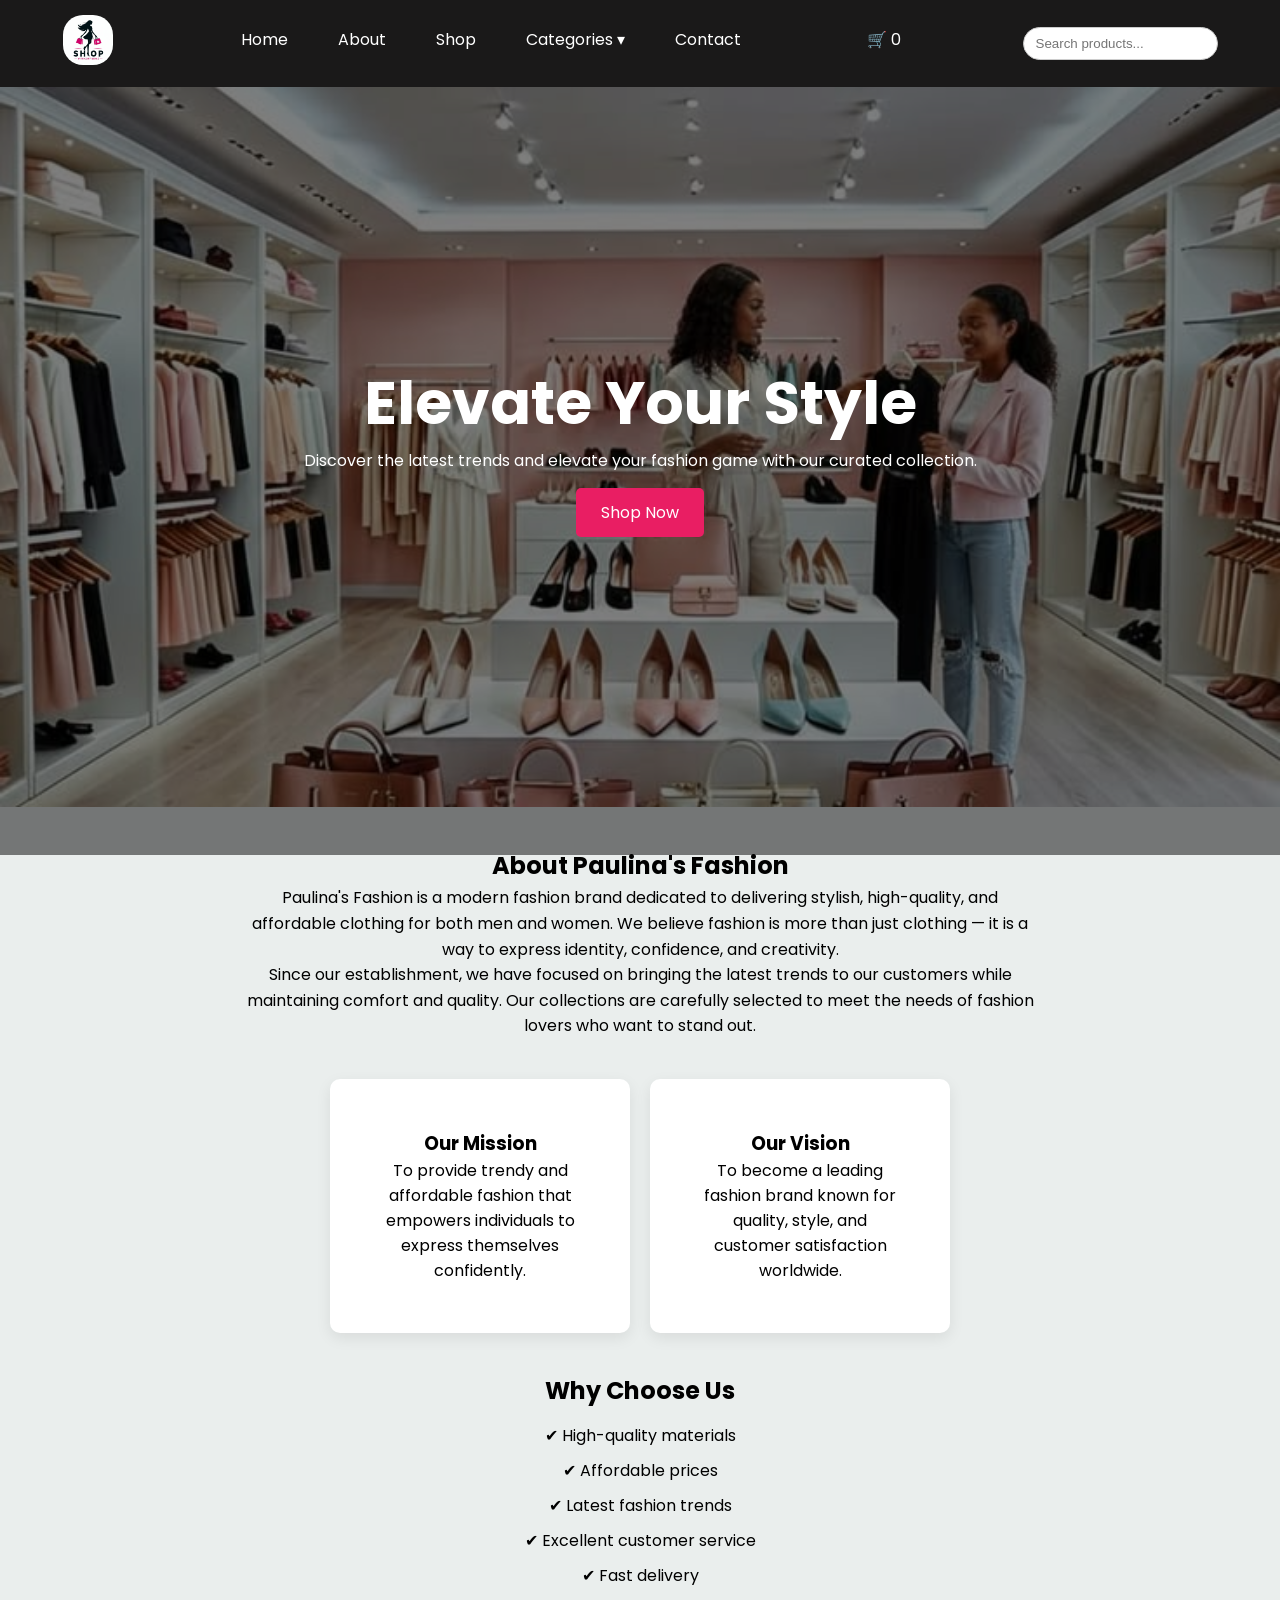
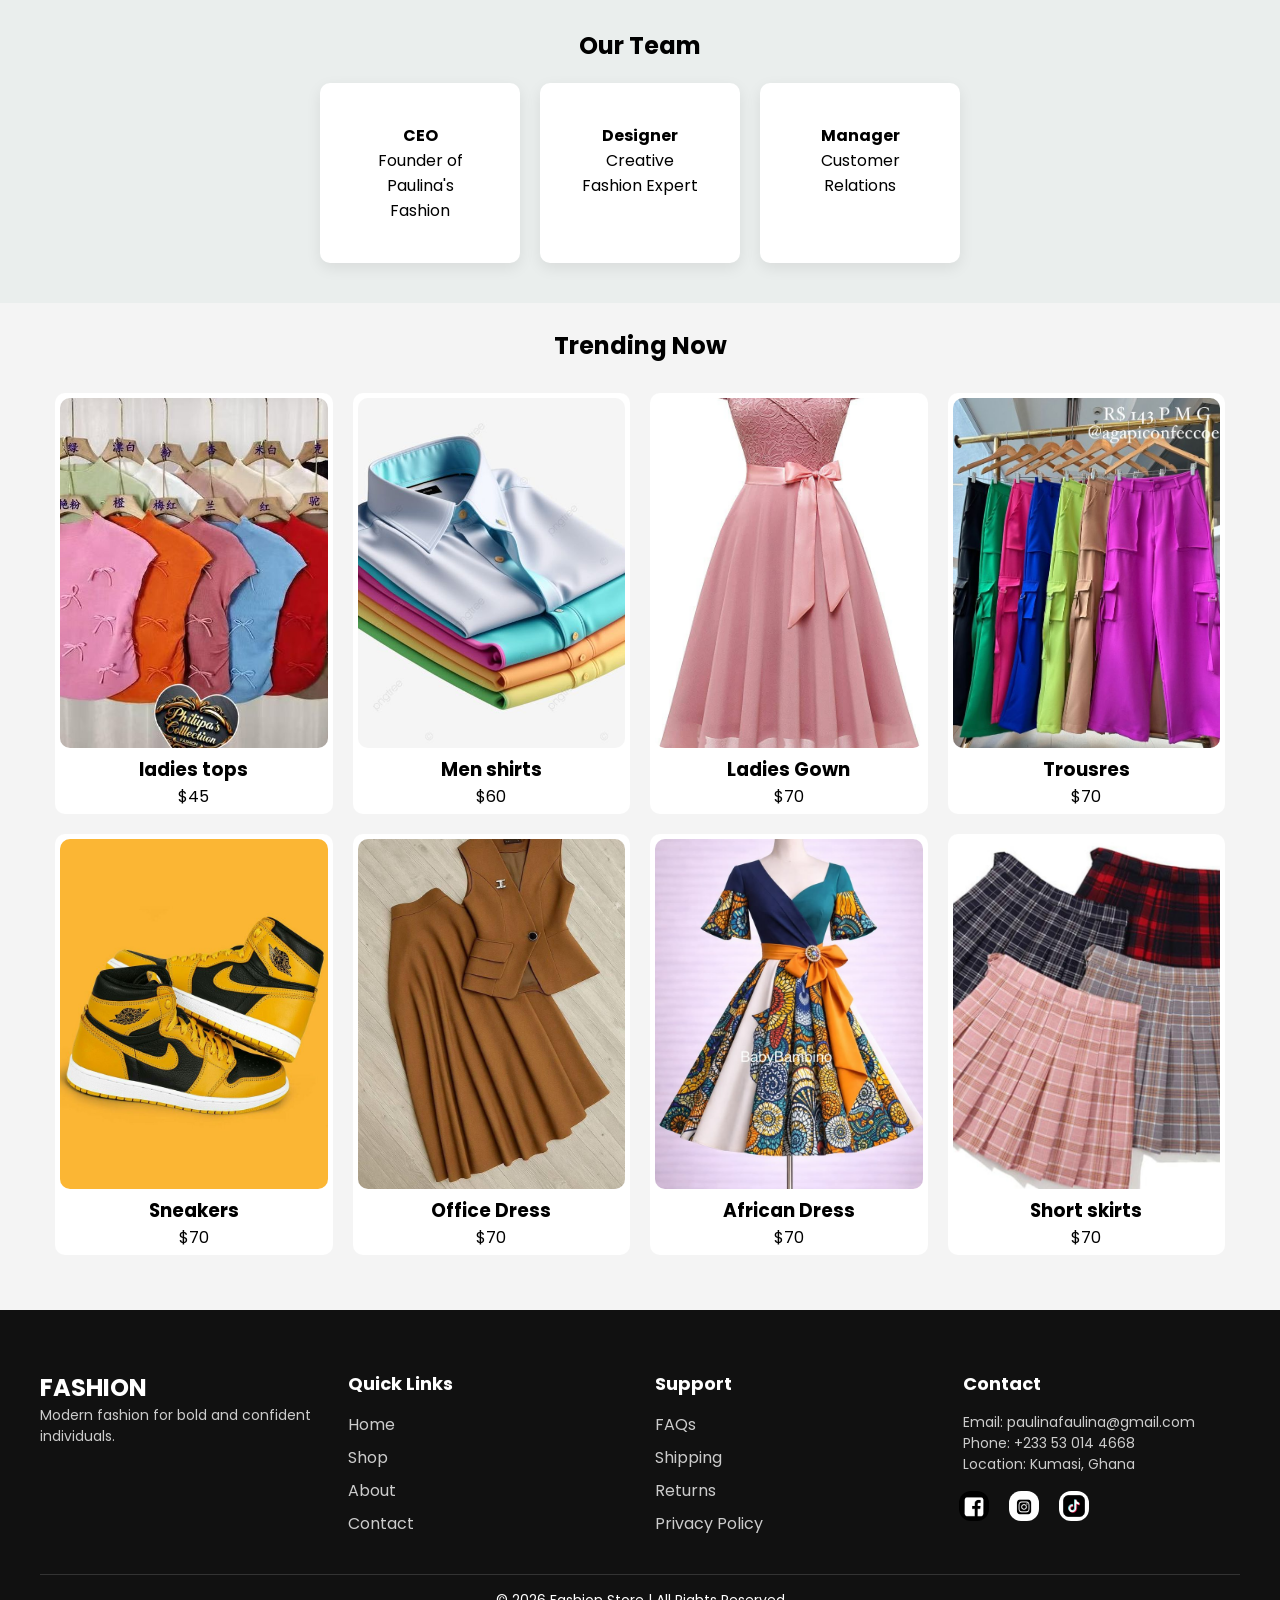
==== commit 2a17f57c: "update changes" ====
--- a/index.html
+++ b/index.html
@@ -240,11 +240,24 @@
    
     <div class="footer-box">
       <h3>Contact</h3>
-      <p>Email: info@fashion.com</p>
+      <p>Email: paulinafaulina@gmail.com</p>
       <p>Phone: +233 53 014 4668</p>
       <p>Location: Kumasi, Ghana</p>
-    </div>
-
+
+      <div class="social-media">
+        <a href="https://www.facebook.com" target="_blank">
+          <img src="images/Facebook.jpg" alt="Facebook">
+        </a>
+        <a href="https://www.instagram.com" target="_blank">
+          <img src="images/intagram.jpg" alt="Instagram">
+        </a>
+        <a href="https://www.tiktok.com" target="_blank">
+          <img src="images/Tiktok.jpg" alt="Tiktok">
+        </a>
+      </div>
+    </div>
+   
+    
   </div>
 
 
--- a/index.css
+++ b/index.css
@@ -5,7 +5,7 @@
 }
 
 body{
-font-family:'Poppins', sans-serif;
+font-family:'Poppins', sans-serif ; 
  scroll-behavior: smooth;  
 }
 
@@ -64,6 +64,8 @@
     background-color: #1a1919;
     justify-content: space-between;
     text-align: center;
+    position: relative;
+     z-index: 1000;
     
 }
 
@@ -170,7 +172,7 @@
 
 
 .page{
-    padding:50px;
+    padding:40px;
    text-align:center;
    background-color: rgb(234, 238, 237);
 }
@@ -194,7 +196,7 @@
 
 .box{
 background: #fff;
-padding: 40px;
+padding: 50px;
 border-radius: 10px;
 box-shadow: 0 5px 15px rgba(0,0,0,0.08);
 max-width: 300px;
@@ -224,6 +226,7 @@
 .team{
 margin-top: 40px;
 text-align: center;
+
 }
 
 .team-grid{
@@ -256,8 +259,27 @@
 }
 
 .hero h1{
-font-size:50px;
-}
+font-size:60px;
+}
+
+
+.hero::before{
+content: "";
+position: absolute;
+top: 0;
+left: 0;
+width: 100%;
+height: 95%;
+background: rgba(0,0,0,0.5);
+z-index: 1;
+}
+
+
+.hero *{
+position: relative;
+z-index: 2;
+}
+
 
 .btn{
 background:#e91e63;
@@ -280,15 +302,16 @@
 
 .card{
 background:white;
-padding:15px;
+padding:5px;
 border-radius:10px;
 text-align:center;
 transition:0.3s;
+
 }
 
 .card img{
 width:100%;
-height:400px;
+height:350px;
 object-fit:cover;
 border-radius:10px;
 }
@@ -306,7 +329,7 @@
 
 .featured{ 
     background:#f4f4f4;
-   padding:50px;   
+   padding:25px;   
    text-align:center;
 }
 
@@ -318,7 +341,10 @@
 padding:10px;
 margin-top:10px;
 cursor:pointer;
-}
+border-radius: 10px;
+}
+
+
 
 
 .cart{
@@ -381,14 +407,24 @@
 }
 
 
-
-
-
-
-
-
-
-
+.social-media {
+    margin-top: 20px;
+    display: flex;
+    justify-content: center;
+    gap: 20px;
+    
+}
+
+.social-media img {
+    width: 30px;
+    height: 30px;
+    object-fit: cover;
+    transition: 0.3s;
+    position: relative;
+    left: -6vw;
+    border-radius: 12px;
+    margin-top: -12px;
+}
 
 
 
@@ -474,10 +510,10 @@
     top: 0;
     right: -100%;
     background: #111;
-    height: 100vh;
+    height: 90vh;
     width: 90%;
     flex-direction: column;
-    padding-top: 80px;
+    padding-top: 60px;
     transition: 0.4s;
     z-index: 999;
   }
@@ -491,7 +527,7 @@
   }
 
   .nav-links li {
-    padding: 15px;
+    padding: 3px;
     text-align: center;
   }
 
@@ -527,14 +563,37 @@
   display: block;
 }
 
-}
-
-
-
-
-
-
-
-
-
-
+.featured{ 
+    background:#f4f4f4;
+   padding:5px;   
+   text-align:center;
+}
+
+.logo img {
+  font-size: 30px;
+  font-weight: bold;
+  position: relative;
+  left: -30vw;
+}
+
+
+.card{
+  padding: 2px;
+}
+
+.member{
+  padding: 50px;
+
+
+
+}
+
+
+
+
+
+
+
+
+}
+
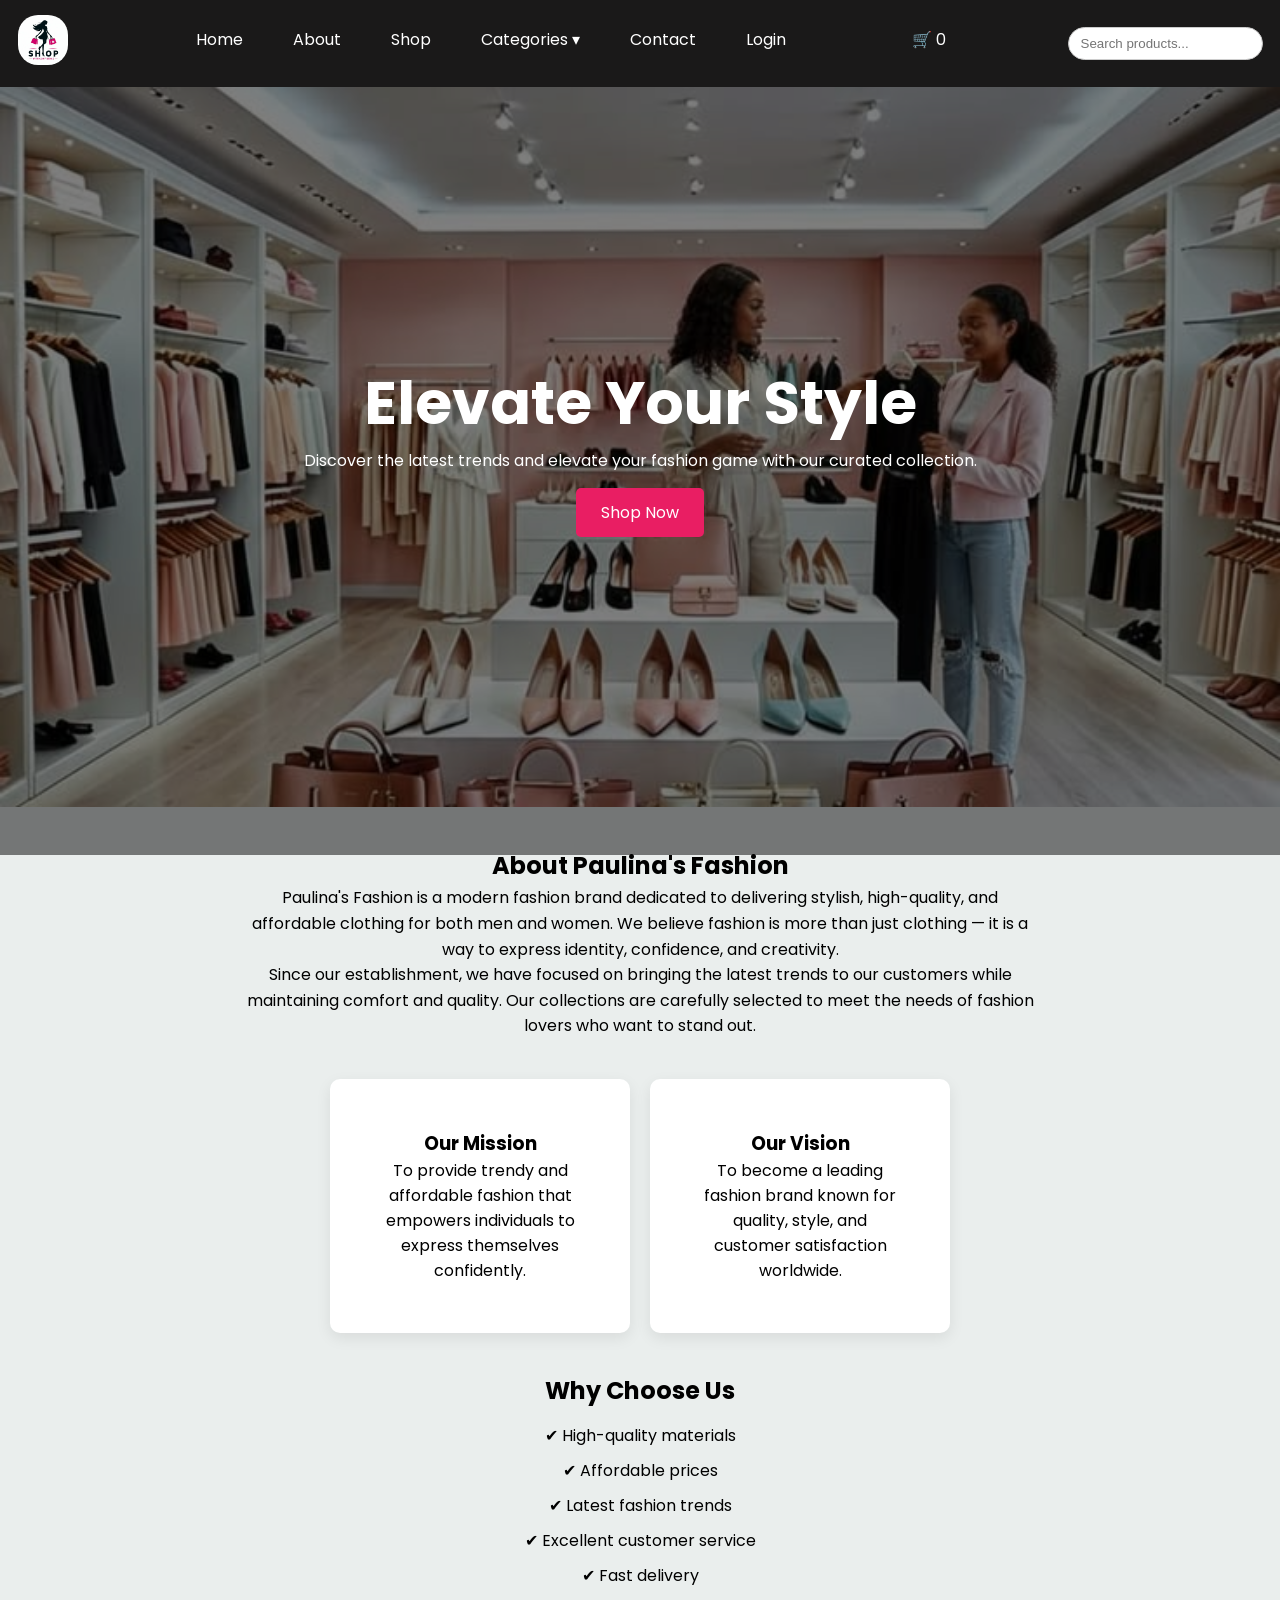
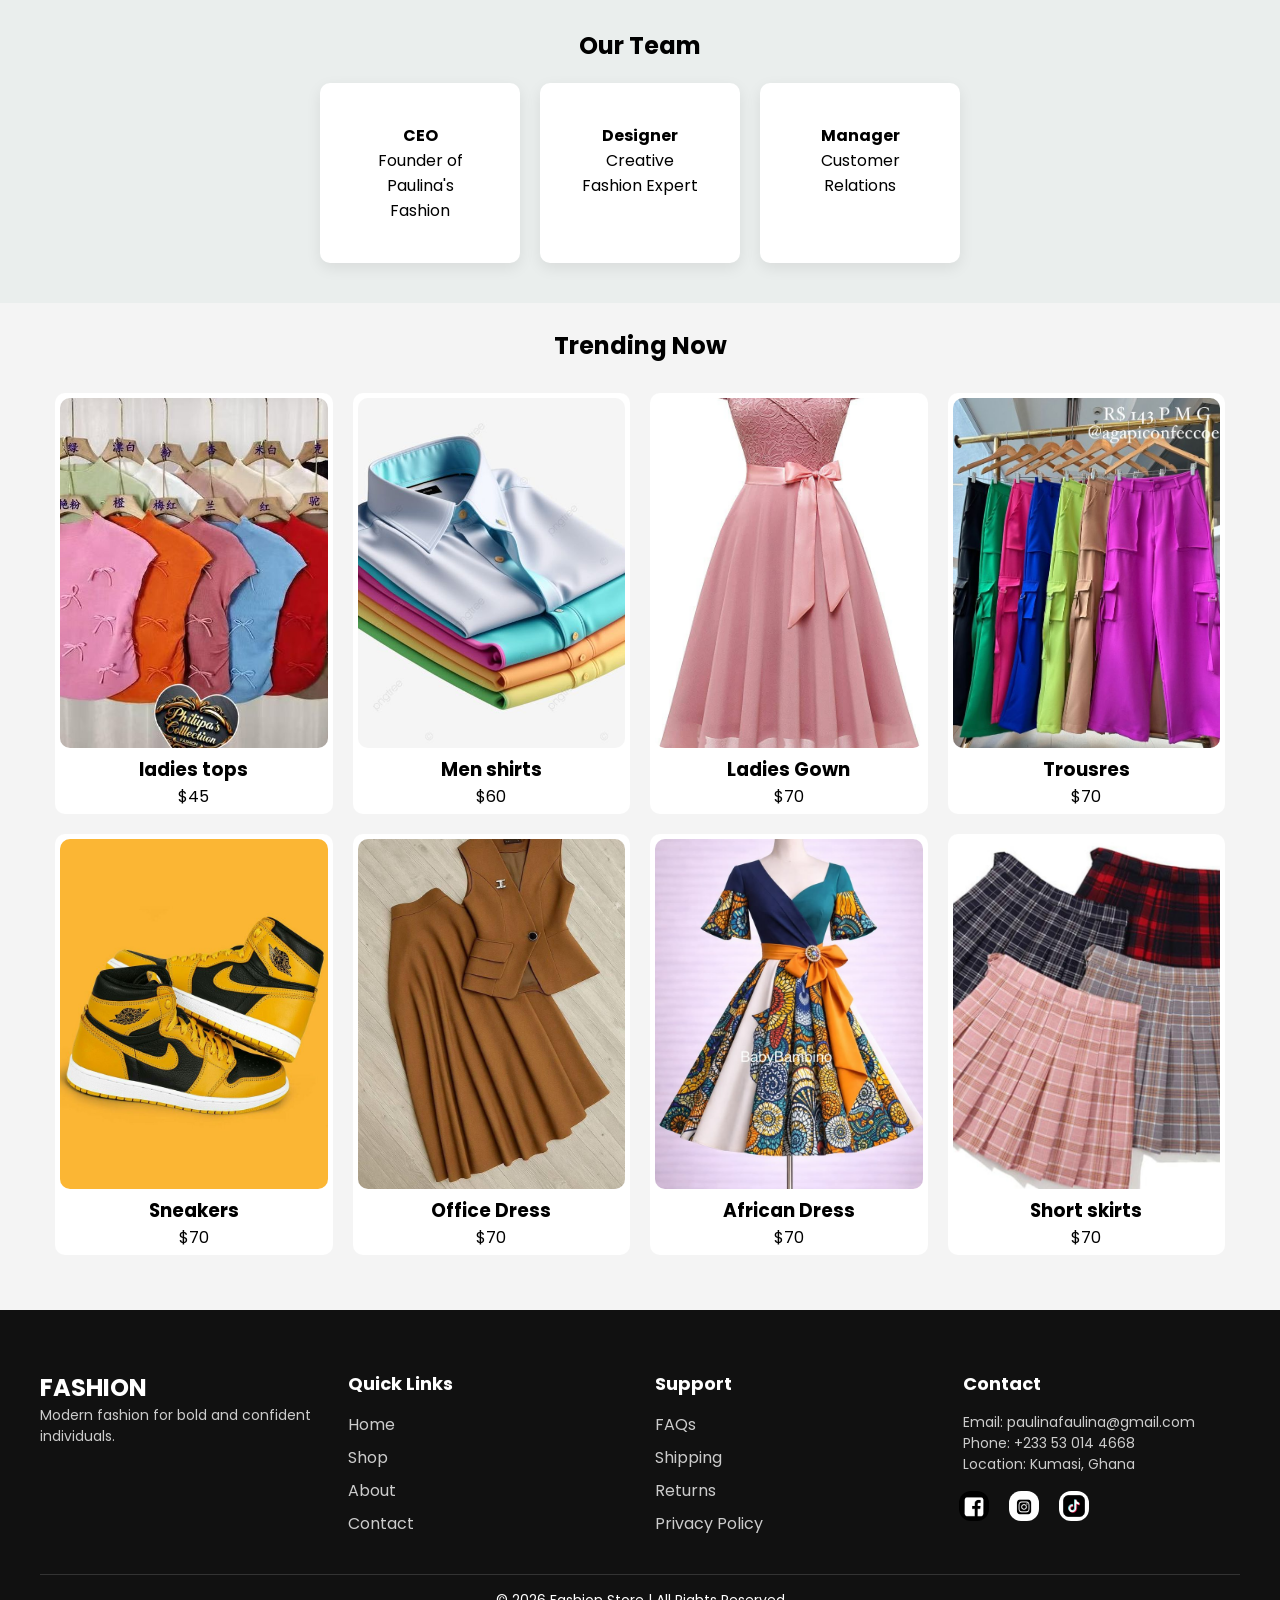
==== commit 2c5c6302: "update changes" ====
--- a/index.html
+++ b/index.html
@@ -51,6 +51,7 @@
 </li>
 
     <li><a href="index3.html">Contact</a></li>
+    <li><a href="index4.html" class="login-btn">Login</a></li>
  <div class="cart-icon" onclick="toggleCart()">🛒 <span id="cart-count">0</span></div>
 
  <div class="search-box">
--- a/index.css
+++ b/index.css
@@ -583,17 +583,16 @@
 
 .member{
   padding: 50px;
-
-
-
-}
-
-
-
-
-
-
-
-
-}
-
+}
+
+.search-box{
+  display: none;
+}
+
+
+
+
+
+
+}
+
